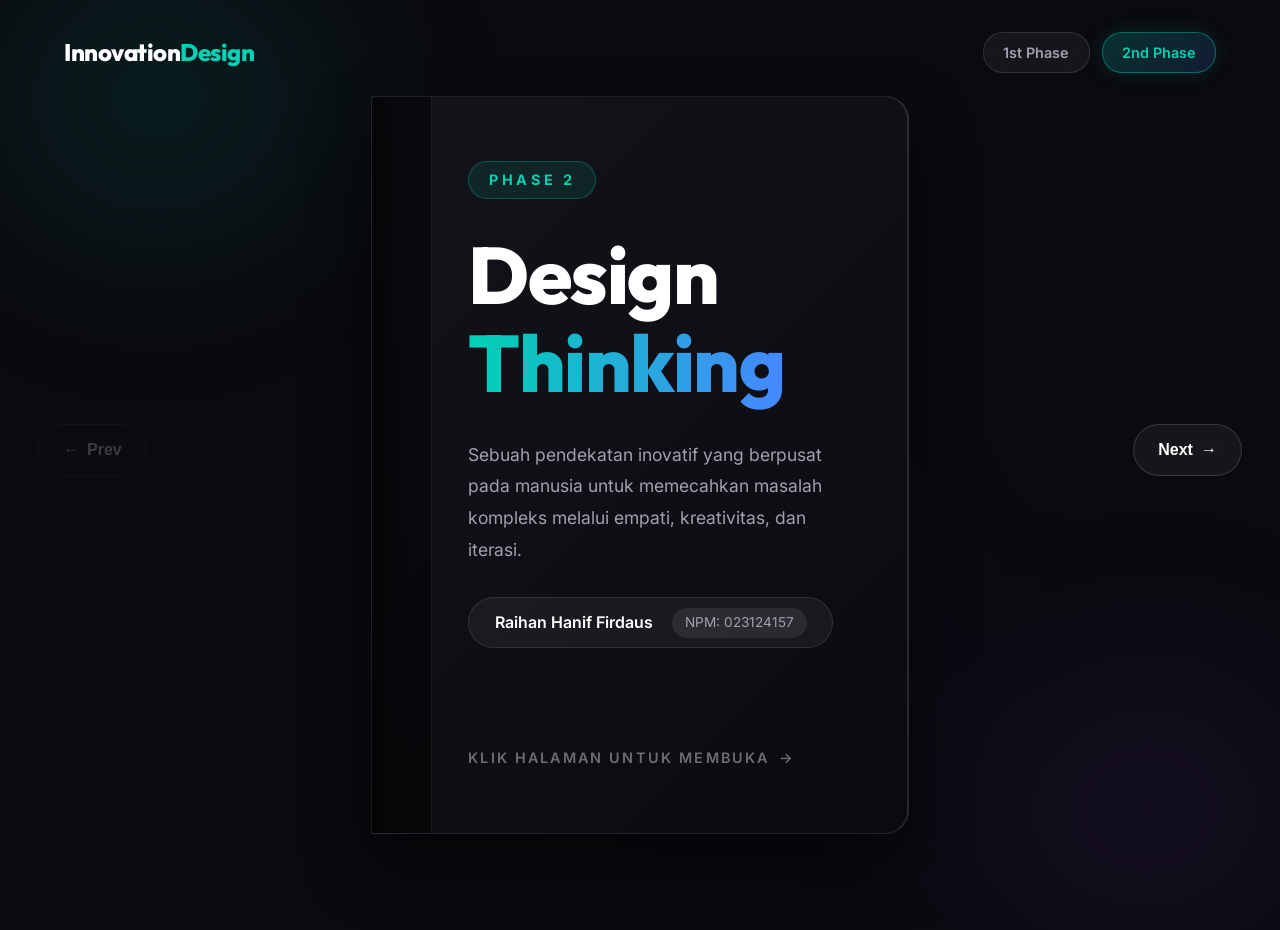
==== Phase_2/index.html @ 9d438d0e "Spelling minor change" ====
<!DOCTYPE html>
<html lang="en">

<head>
    <meta charset="UTF-8">
    <meta name="viewport" content="width=device-width, initial-scale=1.0">
    <title>Phase 2: Design Thinking — Innovation in Product and Process Design</title>
    <meta name="description" content="Phase 2 of Innovation in Product and Process Design — Design Thinking steps.">
    <link
        href="https://fonts.googleapis.com/css2?family=Outfit:wght@300;400;600;800&family=Inter:wght@400;500;700&display=swap"
        rel="stylesheet">
    <link rel="stylesheet" href="styles.css">
</head>

<body>
    <div class="background-orbs">
        <div class="orb orb-1"></div>
        <div class="orb orb-2"></div>
        <div class="orb orb-3"></div>
    </div>

    <nav class="navbar">
        <div class="logo">Innovation<span class="highlight">Design</span></div>
        <div class="nav-links">
            <a href="../index.html" class="nav-link">1st Phase</a>
            <div class="phase-badge active">2nd Phase</div>
        </div>
    </nav>

    <!-- 3D Interactive Horizontal Book -->
    <main id="book-app" class="book-container">

        <!-- Navigation Buttons -->
        <button id="prev-btn" class="nav-btn" aria-label="Previous Page" disabled>
            <span class="nav-arrow">←</span> Prev
        </button>

        <div class="book-wrapper perspective-wrapper fade-in delay-2">
            <div id="the-book" class="book">

                <!-- ══════════════ LEAF 1: Cover (F) / Empathize Content (B) ══════════════ -->
                <div class="leaf" id="leaf-1" style="z-index: 6;">

                    <!-- Cover (Front) -->
                    <div class="page front cover-bg">
                        <div class="cover-binding"></div>
                        <div class="cover-body">
                            <div class="phase-eyebrow">Phase 2</div>
                            <h1 class="hero-title">Design<br><span class="gradient-text">Thinking</span></h1>
                            <p class="hero-subtitle">Sebuah pendekatan inovatif yang berpusat pada manusia untuk
                                memecahkan masalah kompleks melalui empati, kreativitas, dan iterasi.</p>
                            <div class="author-card">
                                <span class="author-name">Raihan Hanif Firdaus</span>
                                <span class="author-npm">NPM: 023124157</span>
                            </div>
                            <div class="cover-cta">
                                <span>Klik halaman untuk membuka</span>
                                <span class="cta-arrow">→</span>
                            </div>
                        </div>
                    </div>

                    <!-- Empathize Content (Back - Left Page of Spread 1) -->
                    <div class="page back empathize-bg">
                        <div class="page-content right-shadow">

                            <div class="step-header">
                                <div class="step-icon">🧠</div>
                                <div class="step-info">
                                    <h2 class="empathize-text">Empathize</h2>
                                    <p class="step-tagline">Memahami Realitas &amp; Psikologi Pasar UMKM</p>
                                </div>
                            </div>

                            <div class="step-description">
                                <p>Pada tahap ini, saya melihat dari segi teknis ketakutan dan keterbatasan nyata
                                    pemilik UMKM di Indonesia dengan memahami kebutuhan, perasaan, dan motivasi pengguna
                                    akhir secara langsung.</p>
                            </div>

                            <div class="methods-wrapper">
                                <h3>Metode yang Digunakan</h3>
                                <div class="methods-grid">
                                    <div class="method-card"><span class="method-icon">👁️</span> Observasi</div>
                                    <div class="method-card"><span class="method-icon">🎤</span> Wawancara</div>
                                    <div class="method-card"><span class="method-icon">🗺️</span> Empathy Map</div>
                                    <div class="method-card"><span class="method-icon">📋</span> Survei</div>
                                </div>
                            </div>

                            <div class="insights-wrapper">
                                <h3>Temuan &amp; Insight</h3>
                                <div class="insights-grid">
                                    <div class="insight-card">
                                        <strong>📂 Fragmentasi Data</strong>
                                        <p>Data pelanggan UMKM tersebar di WhatsApp, Excel, dan database mentah. Secara
                                            bisnis, ini aset berantakan; secara engineering, ini lubang keamanan masif.
                                        </p>
                                    </div>
                                    <div class="insight-card">
                                        <strong>💰 Persepsi Biaya Konsultan</strong>
                                        <p>UMKM menganggap jasa Data Protection Officer (DPO) manusia adalah kemewahan
                                            korporat. Peluang bisnis untuk mendisrupsi harga ini dengan teknologi.</p>
                                    </div>
                                    <div class="insight-card">
                                        <strong>⚠️ Ketakutan Sanksi Administrasi</strong>
                                        <p>Kecemasan pemilik bisnis terhadap denda 2% dari pendapatan tahunan menurut UU
                                            PDP. Ketakutan ini adalah pendorong utama (buying trigger).</p>
                                    </div>
                                    <div class="insight-card">
                                        <strong>🛡️ Prioritas Kelangsungan Bisnis</strong>
                                        <p>Pemilik UMKM lebih takut rekening bank dibekukan karena penyelidikan
                                            kebocoran data. Produk diposisikan sebagai "penjaga pintu" operasional.</p>
                                    </div>
                                    <div class="insight-card">
                                        <strong>📉 Keterbatasan Literasi Digital</strong>
                                        <p>Kebanyakan pengguna tidak tahu apa itu enkripsi. Saya menyadari untuk tidak
                                            menjual "fitur teknis", melainkan menjual "status kepatuhan".</p>
                                    </div>
                                </div>
                            </div>

                            <div class="comment-section" data-card-id="p2-empathize">
                                <h4 class="comment-title">💬 Diskusi Empathize</h4>
                                <ul class="comment-list"></ul>
                                <div class="comment-form">
                                    <input type="text" class="comment-name" placeholder="Nama Anda (Optional)">
                                    <div class="comment-row">
                                        <textarea class="comment-input" placeholder="Tulis komentar..."></textarea>
                                        <button class="comment-submit">Kirim</button>
                                    </div>
                                </div>
                            </div>
                        </div>
                    </div>
                </div>

                <!-- ══════════════ LEAF 2: Empathize Image (F) / Define Content (B) ══════════════ -->
                <div class="leaf" id="leaf-2" style="z-index: 5;">

                    <!-- Empathize Image (Front - Right Page of Spread 1) -->
                    <div class="page front">
                        <!-- image container -->
                        <div class="step-image-container"
                            style="background-image: url('https://images.unsplash.com/photo-1552664730-d307ca884978?auto=format&fit=crop&q=80&w=1200');">
                        </div>
                        <div class="step-image-overlay"></div>
                        <div class="page-content left-shadow">
                            <!-- Empty content, image fills the page -->
                        </div>
                    </div>

                    <!-- Define Content (Back - Left Page of Spread 2) -->
                    <div class="page back define-bg">
                        <div class="page-content right-shadow">

                            <div class="step-header">
                                <div class="step-icon">🎯</div>
                                <div class="step-info">
                                    <h2 class="define-text">Define</h2>
                                    <p class="step-tagline">Merumuskan Masalah &amp; Peluang RegTech</p>
                                </div>
                            </div>

                            <div class="step-description">
                                <p>Menyaring data empati menjadi strategi produk yang tajam dengan mendefinisikan
                                    masalah inti: jurang pemisah antara kewajiban hukum yang ketat dan kemampuan teknis
                                    UMKM yang minim.</p>
                            </div>

                            <div class="methods-wrapper">
                                <h3>Metode yang Digunakan</h3>
                                <div class="methods-grid">
                                    <div class="method-card"><span class="method-icon">📌</span> Point of View</div>
                                    <div class="method-card"><span class="method-icon">🙋</span> How Might We</div>
                                    <div class="method-card"><span class="method-icon">🔗</span> Affinity Diagram</div>
                                    <div class="method-card"><span class="method-icon">🧩</span> User Persona</div>
                                </div>
                            </div>

                            <div class="insights-wrapper">
                                <h3>Definisi Masalah</h3>
                                <div class="insights-grid">
                                    <div class="insight-card">
                                        <strong>🌉 Compliance Gap</strong>
                                        <p>Jurang pemisah antara kewajiban hukum pemerintah yang ketat dan kemampuan
                                            teknis UMKM yang minim.</p>
                                    </div>
                                    <div class="insight-card">
                                        <strong>🎯 Penentuan Ruang Lingkup Data</strong>
                                        <p>Fokus utama bot didefinisikan untuk melindungi NIK, nomor telepon, dan data
                                            transaksi—tiga elemen yang paling sering disalahgunakan.</p>
                                    </div>
                                    <div class="insight-card insight-card--highlight">
                                        <strong>💬 Rumusan Masalah Utama (HMW)</strong>
                                        <p><em>"Bagaimana cara mengotomatisasi pengawasan data 24/7 tanpa menambah beban
                                                gaji karyawan atau biaya server yang mahal?"</em></p>
                                    </div>
                                    <div class="insight-card">
                                        <strong>💎 Penetapan Value Proposition</strong>
                                        <p>LexGuard AI sebagai "DPO Digital Mandiri". Bisnisnya adalah kepatuhan hukum,
                                            teknologinya adalah otomasi siber.</p>
                                    </div>
                                    <div class="insight-card">
                                        <strong>⚖️ Analisis Risiko Kegagalan</strong>
                                        <p>Risiko terbesar jika bot dianggap sebagai beban tambahan bagi server.
                                            Definisinya harus "ringan dan non-intrusif".</p>
                                    </div>
                                </div>
                            </div>

                            <div class="comment-section" data-card-id="p2-define">
                                <h4 class="comment-title">💬 Diskusi Define</h4>
                                <ul class="comment-list"></ul>
                                <div class="comment-form">
                                    <input type="text" class="comment-name" placeholder="Nama Anda (Optional)">
                                    <div class="comment-row">
                                        <textarea class="comment-input" placeholder="Tulis komentar..."></textarea>
                                        <button class="comment-submit">Kirim</button>
                                    </div>
                                </div>
                            </div>
                        </div>
                    </div>
                </div>

                <!-- ══════════════ LEAF 3: Define Image (F) / Ideate Content (B) ══════════════ -->
                <div class="leaf" id="leaf-3" style="z-index: 4;">

                    <!-- Define Image (Front - Right Page of Spread 2) -->
                    <div class="page front">
                        <!-- image container -->
                        <div class="step-image-container"
                            style="background-image: url('https://images.unsplash.com/photo-1542621334-a2542d707826?auto=format&fit=crop&q=80&w=1200');">
                        </div>
                        <div class="step-image-overlay"></div>
                        <div class="page-content left-shadow">
                            <!-- Empty content, image fills the page -->
                        </div>
                    </div>

                    <!-- Ideate Content (Back - Left Page of Spread 3) -->
                    <div class="page back ideate-bg">
                        <div class="page-content right-shadow">

                            <div class="step-header">
                                <div class="step-icon">💡</div>
                                <div class="step-info">
                                    <h2 class="ideate-text">Ideate</h2>
                                    <p class="step-tagline">Arsitektur Solusi &amp; Skalabilitas Bisnis</p>
                                </div>
                            </div>

                            <div class="step-description">
                                <p>Menggunakan kreativitas engineering untuk membangun model bisnis menguntungkan
                                    (skalabel) dan arsitektur solusi yang teknis aman.</p>
                            </div>

                            <div class="methods-wrapper">
                                <h3>Metode yang Digunakan</h3>
                                <div class="methods-grid">
                                    <div class="method-card"><span class="method-icon">🌩️</span> Brainstorming</div>
                                    <div class="method-card"><span class="method-icon">🧱</span> SCAMPER</div>
                                    <div class="method-card"><span class="method-icon">🗳️</span> Crazy 8s</div>
                                    <div class="method-card"><span class="method-icon">🗂️</span> Mind Map</div>
                                </div>
                            </div>

                            <div class="insights-wrapper">
                                <h3>Ide Utama</h3>
                                <div class="insights-grid">
                                    <div class="insight-card">
                                        <strong>🦙 Arsitektur Local-First AI (Ollama)</strong>
                                        <p>DeepSeek via Ollama. Menjamin kedaulatan data tidak keluar server klien, dan
                                            menghilangkan ketergantungan API pihak ketiga.</p>
                                    </div>
                                    <div class="insight-card">
                                        <strong>⚙️ Orchestration Alur Kerja (n8n)</strong>
                                        <p>n8n sebagai "mesin audit otomatis" untuk validasi enkripsi dan laporan tanpa
                                            campur tangan manusia.</p>
                                    </div>
                                    <div class="insight-card">
                                        <strong>📄 Sistem Pelaporan ROPA Otomatis</strong>
                                        <p>Sistem menghasilkan dokumen Record of Processing Activities otomatis dalam
                                            format PDF sebagai fitur "pembunuh" saat audit.</p>
                                    </div>
                                    <div class="insight-card">
                                        <strong>👁️ Deteksi Anomali Berbasis Perilaku</strong>
                                        <p>AI mendeteksi ekspor data massal yang mencurigakan sebagai perlindungan dari
                                            pencurian data internal.</p>
                                    </div>
                                    <div class="insight-card">
                                        <strong>💳 Model Monetisasi SaaS Tiered</strong>
                                        <p>Skema paket gratis untuk pemindaian dasar, dan paket pro untuk audit mendalam
                                            serta notifikasi pelanggaran 72 jam.</p>
                                    </div>
                                </div>
                            </div>

                            <div class="comment-section" data-card-id="p2-ideate">
                                <h4 class="comment-title">💬 Diskusi Ideate</h4>
                                <ul class="comment-list"></ul>
                                <div class="comment-form">
                                    <input type="text" class="comment-name" placeholder="Nama Anda (Optional)">
                                    <div class="comment-row">
                                        <textarea class="comment-input" placeholder="Tulis komentar..."></textarea>
                                        <button class="comment-submit">Kirim</button>
                                    </div>
                                </div>
                            </div>
                        </div>
                    </div>
                </div>

                <!-- ══════════════ LEAF 4: Ideate Image (F) / Prototype Content (B) ══════════════ -->
                <div class="leaf" id="leaf-4" style="z-index: 3;">

                    <!-- Ideate Image (Front - Right Page of Spread 3) -->
                    <div class="page front">
                        <!-- image container -->
                        <div class="step-image-container"
                            style="background-image: url('https://images.unsplash.com/photo-1522071820081-009f0129c71c?auto=format&fit=crop&q=80&w=1200');">
                        </div>
                        <div class="step-image-overlay"></div>
                        <div class="page-content left-shadow">
                            <!-- Empty content, image fills the page -->
                        </div>
                    </div>

                    <!-- Prototype Content (Back - Left Page of Spread 4) -->
                    <div class="page back prototype-bg">
                        <div class="page-content right-shadow">

                            <div class="step-header">
                                <div class="step-icon">🔧</div>
                                <div class="step-info">
                                    <h2 class="prototype-text">Prototype</h2>
                                    <p class="step-tagline">Membangun MVP yang Tangguh</p>
                                </div>
                            </div>

                            <div class="step-description">
                                <p>Tahap pembuktian desain MVP secara nyata menggunakan modern stacks yang efisien agar
                                    siap diuji di dunia nyata.</p>
                            </div>

                            <div class="methods-wrapper">
                                <h3>Teknologi Stack</h3>
                                <div class="methods-grid">
                                    <div class="method-card"><span class="method-icon">▲</span> Vercel</div>
                                    <div class="method-card"><span class="method-icon">🗄️</span> Turso</div>
                                    <div class="method-card"><span class="method-icon">⚙️</span> n8n</div>
                                    <div class="method-card"><span class="method-icon">🦙</span> Ollama</div>
                                </div>
                            </div>

                            <div class="insights-wrapper">
                                <h3>Prototipe Dashboard</h3>
                                <div class="insights-grid">
                                    <div class="insight-card">
                                        <strong>▲ Dashboard Minimalis di Vercel</strong>
                                        <p>Indikator visual: Hijau berarti aman/patuh, Merah berarti ada celah risiko.
                                        </p>
                                    </div>
                                    <div class="insight-card">
                                        <strong>🗄️ Infrastruktur Turso (Always-On)</strong>
                                        <p>Permanent uptime, sehingga log audit kepatuhan bisa diakses kapan saja oleh
                                            regulator tanpa kendala cold start.</p>
                                    </div>
                                    <div class="insight-card">
                                        <strong>🔗 Node Integrasi n8n Adaptif</strong>
                                        <p>Konektor yang bisa dihubungkan ke berbagai database umum (Postgres, MySQL,
                                            Sheets) dalam hitungan menit.</p>
                                    </div>
                                    <div class="insight-card">
                                        <strong>🧠 Integrasi Model LLM Lokal</strong>
                                        <p>Ollama memproses data sensitif dan memberikan rekomendasi perbaikan instan di
                                            dashboard.</p>
                                    </div>
                                    <div class="insight-card">
                                        <strong>⚠️ Simulasi Notifikasi Pelanggaran</strong>
                                        <p>Sistem peringatan dini melalui WhatsApp/Email jika ditemukan data pribadi
                                            yang "telanjang" (tidak terenkripsi).</p>
                                    </div>
                                </div>
                            </div>

                            <div class="comment-section" data-card-id="p2-prototype">
                                <h4 class="comment-title">💬 Diskusi Prototype</h4>
                                <ul class="comment-list"></ul>
                                <div class="comment-form">
                                    <input type="text" class="comment-name" placeholder="Nama Anda (Optional)">
                                    <div class="comment-row">
                                        <textarea class="comment-input" placeholder="Tulis komentar..."></textarea>
                                        <button class="comment-submit">Kirim</button>
                                    </div>
                                </div>
                            </div>
                        </div>
                    </div>
                </div>

                <!-- ══════════════ LEAF 5: Prototype Image (F) / Test Content (B) ══════════════ -->
                <div class="leaf" id="leaf-5" style="z-index: 2;">

                    <!-- Prototype Image (Front - Right Page of Spread 4) -->
                    <div class="page front">
                        <!-- image container -->
                        <div class="step-image-container"
                            style="background-image: url('https://images.unsplash.com/photo-1551288049-bebda4e38f71?auto=format&fit=crop&q=80&w=1200');">
                        </div>
                        <div class="step-image-overlay"></div>
                        <div class="page-content left-shadow">
                            <!-- Empty content, image fills the page -->
                        </div>
                    </div>

                    <!-- Test Content (Back - Left Page of Spread 5) -->
                    <div class="page back test-bg">
                        <div class="page-content right-shadow">

                            <div class="step-header">
                                <div class="step-icon">🧪</div>
                                <div class="step-info">
                                    <h2 class="test-text">Test</h2>
                                    <p class="step-tagline">Validasi Teknis &amp; Penerimaan Pasar</p>
                                </div>
                            </div>

                            <div class="step-description">
                                <p>Membenturkan MVP ke dunia nyata untuk validasi kelayakan teknis, keamanan, dan
                                    penerimaan pengguna (Willingness-to-Pay).</p>
                            </div>

                            <div class="methods-wrapper">
                                <h3>Skenario Pengujian</h3>
                                <div class="methods-grid">
                                    <div class="method-card"><span class="method-icon">🔓</span> Pen Testing</div>
                                    <div class="method-card"><span class="method-icon">📊</span> Survei WTP</div>
                                    <div class="method-card"><span class="method-icon">👁️</span> UI Eval</div>
                                    <div class="method-card"><span class="method-icon">📋</span> Audit Regs</div>
                                </div>
                            </div>

                            <div class="insights-wrapper">
                                <h3>Hasil Akhir</h3>
                                <div class="insights-grid">
                                    <div class="insight-card">
                                        <strong>🔓 Uji Penetrasi Sederhana</strong>
                                        <p>Memasukkan data NIK dummy ke database untuk memvalidasi n8n dan AI berhasil
                                            menangkap dan melaporkannya.</p>
                                    </div>
                                    <div class="insight-card">
                                        <strong>📊 Survei Willingness-to-Pay</strong>
                                        <p>Mempresentasikan dashboard kepada startup founders: "Apakah laporan ini
                                            berharga sehingga Anda bersedia langganan?".</p>
                                    </div>
                                    <div class="insight-card">
                                        <strong>👁️ Evaluasi UI/UX bagi Non-Teknis</strong>
                                        <p>Mengamati orang awam mengoperasikan dashboard, menyederhanakan logika
                                            interface jika mereka bingung.</p>
                                    </div>
                                    <div class="insight-card">
                                        <strong>📉 Analisis Efisiensi Biaya Operasional</strong>
                                        <p>Menghitung total biaya Vercel + Turso + n8n untuk memastikan biaya di bawah
                                            harga jual.</p>
                                    </div>
                                    <div class="insight-card">
                                        <strong>⚖️ Iterasi Berbasis Regulasi</strong>
                                        <p>Menguji laporan agar sesuai dengan format panduan dari Kementerian
                                            Kominfo/Badan Pengawas PDP.</p>
                                    </div>
                                </div>
                            </div>

                            <div class="comment-section" data-card-id="p2-test">
                                <h4 class="comment-title">💬 Diskusi Test</h4>
                                <ul class="comment-list"></ul>
                                <div class="comment-form">
                                    <input type="text" class="comment-name" placeholder="Nama Anda (Optional)">
                                    <div class="comment-row">
                                        <textarea class="comment-input" placeholder="Tulis komentar..."></textarea>
                                        <button class="comment-submit">Kirim</button>
                                    </div>
                                </div>
                            </div>
                        </div>
                    </div>
                </div>

                <!-- ══════════════ LEAF 6: Test Image (F) / End Cover (B) ══════════════ -->
                <div class="leaf" id="leaf-6" style="z-index: 1;">

                    <!-- Test Image (Front - Right Page of Spread 5) -->
                    <div class="page front">
                        <!-- image container -->
                        <div class="step-image-container"
                            style="background-image: url('https://images.unsplash.com/photo-1555066931-4365d14bab8c?auto=format&fit=crop&q=80&w=1200');">
                        </div>
                        <div class="step-image-overlay"></div>
                        <div class="page-content left-shadow">
                            <!-- Empty content, image fills the page -->
                        </div>
                    </div>

                    <!-- End Cover (Back) -->
                    <div class="page back end-bg">
                        <div class="end-cover-body">
                            <h1>The End.</h1>
                            <p>Kembali ke <a href="../index.html">Phase 1</a></p>
                            <p class="end-credits">Coded by Raihan Hanif with Antigravity</p>
                        </div>
                    </div>
                </div>

            </div> <!-- /the-book -->
        </div>

        <button id="next-btn" class="nav-btn" aria-label="Next Page">
            Next <span class="nav-arrow">→</span>
        </button>

    </main>

    <script src="../script.js"></script>
    <script>
        const leaves = document.querySelectorAll('.leaf');
        const prevBtn = document.getElementById('prev-btn');
        const nextBtn = document.getElementById('next-btn');

        let currentPage = 0;
        const maxPage = leaves.length;

        function setZIndexes() {
            leaves.forEach((leaf, idx) => {
                if (idx < currentPage) {
                    leaf.style.zIndex = idx + 1; // Ascending left stack
                } else {
                    leaf.style.zIndex = maxPage - idx; // Descending right stack
                }
            });
        }

        function goNext() {
            if (currentPage < maxPage) {
                const leaf = leaves[currentPage];
                leaf.classList.add('flipped');
                currentPage++;
                updateState();
            }
        }

        function goPrev() {
            if (currentPage > 0) {
                currentPage--;
                const leaf = leaves[currentPage];
                leaf.classList.remove('flipped');
                updateState();
            }
        }

        function updateState() {
            // Apply centering logic:
            // - Cover (closed): centered natively via flex, transform 0
            // - Book open (spread): spine centered, transform 50%
            // - Back cover (closed left): transform 100%
            const wrapper = document.querySelector('.perspective-wrapper');
            if (currentPage === 0) {
                wrapper.style.transform = 'translateX(0)';
            } else if (currentPage === maxPage) {
                wrapper.style.transform = 'translateX(100%)';
            } else {
                wrapper.style.transform = 'translateX(50%)';
            }

            // Adjust z-index shortly after the flip to prevent front-clipping
            setTimeout(setZIndexes, 350);

            // Disable buttons logic
            prevBtn.disabled = currentPage === 0;
            prevBtn.style.opacity = prevBtn.disabled ? '0.2' : '';
            prevBtn.style.cursor = prevBtn.disabled ? 'default' : '';

            nextBtn.disabled = currentPage === maxPage;
            nextBtn.style.opacity = nextBtn.disabled ? '0.2' : '';
            nextBtn.style.cursor = nextBtn.disabled ? 'default' : '';
        }

        prevBtn.addEventListener('click', goPrev);
        nextBtn.addEventListener('click', goNext);

        // Click detection logic for page turning on pages directly
        document.querySelectorAll('.page.front').forEach((frontPage, i) => {
            frontPage.addEventListener('click', (e) => {
                if (e.target.tagName.toLowerCase() === 'input' ||
                    e.target.tagName.toLowerCase() === 'textarea' ||
                    e.target.tagName.toLowerCase() === 'button' ||
                    e.target.closest('.comment-delete')) return;

                if (currentPage === i) goNext();
            });
        });

        document.querySelectorAll('.page.back').forEach((backPage, i) => {
            backPage.addEventListener('click', (e) => {
                if (e.target.tagName.toLowerCase() === 'input' ||
                    e.target.tagName.toLowerCase() === 'textarea' ||
                    e.target.tagName.toLowerCase() === 'button' ||
                    e.target.closest('.comment-delete')) return;

                if (currentPage === i + 1) goPrev();
            });
        });

        // Initialize state
        setZIndexes();
        updateState();

        // Staggered perspective reveal
        setTimeout(() => {
            document.querySelector('.perspective-wrapper').classList.add('visible');
        }, 300);
    </script>
</body>

</html>
---- Phase_2/styles.css ----
:root {
    --bg-dark: #0a0a0f;
    --card-bg: rgba(255, 255, 255, 0.03);
    --card-border: rgba(255, 255, 255, 0.08);
    --text-primary: #ffffff;
    --text-secondary: #a0a0b0;

    /* Design Thinking Step Colors */
    --empathize: #00d2b4;   /* teal   */
    --define:    #4687ff;   /* blue   */
    --ideate:    #ffbe32;   /* amber  */
    --prototype: #f97316;   /* orange */
    --test:      #a855f7;   /* purple */
}

* {
    margin: 0;
    padding: 0;
    box-sizing: border-box;
}

body {
    font-family: 'Inter', sans-serif;
    background-color: var(--bg-dark);
    color: var(--text-primary);
    overflow-x: hidden;
    line-height: 1.6;
}

h1, h2, h3, .logo, .step-number {
    font-family: 'Outfit', sans-serif;
}

/* ═══════════════════════════════════════════════════
   Background Orbs
═══════════════════════════════════════════════════ */
.background-orbs {
    position: fixed;
    top: 0;
    left: 0;
    width: 100vw;
    height: 100vh;
    z-index: -1;
    overflow: hidden;
    filter: blur(100px);
    opacity: 0.6;
}

.orb {
    position: absolute;
    border-radius: 50%;
    animation: float 20s infinite ease-in-out alternate;
}

.orb-1 {
    width: 500px;
    height: 500px;
    background: radial-gradient(circle, rgba(0, 210, 180, 0.35) 0%, rgba(10, 10, 15, 0) 70%);
    top: -200px;
    left: -100px;
    animation-delay: 0s;
}

.orb-2 {
    width: 600px;
    height: 600px;
    background: radial-gradient(circle, rgba(168, 85, 247, 0.3) 0%, rgba(10, 10, 15, 0) 70%);
    bottom: -300px;
    right: -200px;
    animation-delay: -5s;
}

.orb-3 {
    width: 400px;
    height: 400px;
    background: radial-gradient(circle, rgba(70, 135, 255, 0.25) 0%, rgba(10, 10, 15, 0) 70%);
    top: 40%;
    left: 40%;
    animation-delay: -10s;
}

@keyframes float {
    0%   { transform: translate(0, 0) scale(1); }
    100% { transform: translate(50px, 100px) scale(1.2); }
}

/* ═══════════════════════════════════════════════════
   Navbar
═══════════════════════════════════════════════════ */
.navbar {
    display: flex;
    justify-content: space-between;
    align-items: center;
    padding: 2rem 5%;
    position: absolute;
    width: 100%;
    top: 0;
    z-index: 10;
}

.logo {
    font-size: 1.5rem;
    font-weight: 800;
    letter-spacing: -0.5px;
    text-decoration: none;
    color: var(--text-primary);
}

.highlight { color: var(--empathize); }

.nav-links {
    display: flex;
    align-items: center;
    gap: 0.75rem;
}

.nav-link {
    color: var(--text-secondary);
    text-decoration: none;
    font-size: 0.9rem;
    font-weight: 600;
    padding: 0.5rem 1.2rem;
    border-radius: 20px;
    border: 1px solid rgba(255, 255, 255, 0.12);
    background: rgba(255, 255, 255, 0.05);
    backdrop-filter: blur(10px);
    transition: all 0.25s ease;
}

.nav-link:hover {
    color: var(--text-primary);
    background: rgba(255, 255, 255, 0.1);
    border-color: rgba(255, 255, 255, 0.25);
}

.phase-badge {
    background: rgba(255, 255, 255, 0.1);
    backdrop-filter: blur(10px);
    padding: 0.5rem 1.2rem;
    border-radius: 20px;
    font-size: 0.9rem;
    font-weight: 600;
    border: 1px solid rgba(255, 255, 255, 0.2);
    box-shadow: 0 4px 15px rgba(0, 0, 0, 0.2);
}

.phase-badge.active {
    background: linear-gradient(135deg, rgba(0, 210, 180, 0.2), rgba(70, 135, 255, 0.15));
    border-color: rgba(0, 210, 180, 0.4);
    color: var(--empathize);
    box-shadow: 0 0 20px rgba(0, 210, 180, 0.15);
}

/* ═══════════════════════════════════════════════════
   3D Book App Container
═══════════════════════════════════════════════════ */
.book-container {
    display: flex;
    align-items: center;
    justify-content: center;
    padding: 6rem 3% 6rem;
    min-height: 100vh;
}

.perspective-wrapper {
    perspective: 3000px;
    position: relative;
    transition: transform 1.2s cubic-bezier(0.645, 0.045, 0.355, 1.000);
    transform: translateX(0); /* Natively centers the closed book cover */
}

.nav-btn {
    position: fixed;
    top: 50%;
    transform: translateY(-50%);
    background: rgba(255, 255, 255, 0.05);
    border: 1px solid rgba(255, 255, 255, 0.15);
    color: var(--text-primary);
    padding: 1rem 1.5rem;
    border-radius: 50px;
    font-size: 1rem;
    font-weight: 600;
    cursor: pointer;
    display: flex;
    align-items: center;
    gap: 0.5rem;
    backdrop-filter: blur(10px);
    transition: all 0.3s ease;
    z-index: 50;
}

#prev-btn { left: 3vw; }
#next-btn { right: 3vw; }

.nav-btn:hover:not(:disabled) {
    background: rgba(255, 255, 255, 0.1);
    transform: translateY(-50%) translateY(-2px);
    box-shadow: 0 10px 20px rgba(0, 0, 0, 0.3);
}

.nav-btn:disabled {
    cursor: default;
}

.nav-arrow {
    transition: transform 0.3s ease;
}

#prev-btn:hover:not(:disabled) .nav-arrow { transform: translateX(-4px); }
#next-btn:hover:not(:disabled) .nav-arrow { transform: translateX(4px); }

/* ═══════════════════════════════════════════════════
   The Book & Leaves
═══════════════════════════════════════════════════ */
.book {
    position: relative;
    width: 42vw;  /* Tweak for wider spreads */
    max-width: 720px;
    min-width: 400px;
    height: 82vh;
    min-height: 600px;
    max-height: 1000px;
    transform-style: preserve-3d;
    box-shadow: 0 30px 60px rgba(0, 0, 0, 0.5);
    border-radius: 12px 24px 24px 12px;
}

/* Base leaf element */
.leaf {
    position: absolute;
    top: 0;
    left: 0;
    width: 100%;
    height: 100%;
    transform-origin: left center;
    transform-style: preserve-3d;
    transition: transform 1.2s cubic-bezier(0.645, 0.045, 0.355, 1.000);
    border-radius: 4px 24px 24px 4px;
}

/* Flipped state (turned page) */
.leaf.flipped {
    transform: rotateY(-180deg);
}

/* Left / Right Pages of a leaf */
.page {
    position: absolute;
    top: 0;
    left: 0;
    width: 100%;
    height: 100%;
    backface-visibility: hidden;
    -webkit-backface-visibility: hidden;
    border-radius: 4px 24px 24px 4px;
    overflow: hidden;
    background: var(--card-bg);
    border: 1px solid var(--card-border);
    backdrop-filter: blur(24px);
    -webkit-backdrop-filter: blur(24px);
    cursor: pointer;
}

.page.back {
    transform: rotateY(180deg);
    border-radius: 24px 4px 4px 24px;
}

/* Center spine shadow illusion */
.page.front::before {
    content: '';
    position: absolute;
    top: 0; left: 0; bottom: 0; width: 50px;
    background: linear-gradient(to right, rgba(0,0,0,0.6) 0%, rgba(0,0,0,0.1) 40%, transparent 100%);
    z-index: 10;
    pointer-events: none;
}
.page.back::before {
    content: '';
    position: absolute;
    top: 0; right: 0; bottom: 0; width: 50px;
    background: linear-gradient(to left, rgba(0,0,0,0.6) 0%, rgba(0,0,0,0.1) 40%, transparent 100%);
    z-index: 10;
    pointer-events: none;
}

/* Hover hint for page edges */
.leaf:not(.flipped) .page.front:hover {
    box-shadow: inset -30px 0 40px rgba(255,255,255,0.03);
}
.leaf.flipped .page.back:hover {
    box-shadow: inset 30px 0 40px rgba(255,255,255,0.03);
}

/* ═══════════════════════════════════════════════════
   Page Backgrounds & Tints
═══════════════════════════════════════════════════ */
.cover-bg {
    background: linear-gradient(135deg, rgba(20,20,28,0.95) 0%, rgba(10,10,15,1) 100%);
    border-right: 2px solid rgba(255,255,255,0.1) !important;
}

.empathize-bg { background: linear-gradient(145deg, rgba(0, 210, 180, 0.08) 0%, rgba(10,10,15,0.95) 40%); }
.define-bg    { background: linear-gradient(145deg, rgba(70, 135, 255, 0.08) 0%, rgba(10,10,15,0.95) 40%); }
.ideate-bg    { background: linear-gradient(145deg, rgba(255, 190, 50, 0.08) 0%, rgba(10,10,15,0.95) 40%); }
.prototype-bg { background: linear-gradient(145deg, rgba(249, 115, 22, 0.08) 0%, rgba(10,10,15,0.95) 40%); }
.test-bg      { background: linear-gradient(145deg, rgba(168, 85, 247, 0.08) 0%, rgba(10,10,15,0.95) 40%); }
.end-bg       { background: linear-gradient(145deg, rgba(255, 255, 255, 0.05) 0%, rgba(10,10,15,0.95) 100%); }

/* ═══════════════════════════════════════════════════
   Front Cover Design
═══════════════════════════════════════════════════ */
.cover-binding {
    position: absolute;
    left: 0;
    top: 0;
    bottom: 0;
    width: 60px;
    background: rgba(0, 0, 0, 0.45);
    border-right: 1px solid rgba(255,255,255,0.08);
}

.cover-body {
    padding: 4rem 3rem 4rem 6rem;
    height: 100%;
    display: flex;
    flex-direction: column;
    justify-content: center;
}

.phase-eyebrow {
    font-size: 0.9rem;
    font-weight: 700;
    letter-spacing: 0.25em;
    text-transform: uppercase;
    color: var(--empathize);
    background: rgba(0, 210, 180, 0.1);
    border: 1px solid rgba(0, 210, 180, 0.3);
    padding: 0.4rem 1.25rem;
    border-radius: 20px;
    margin-bottom: 2rem;
    align-self: flex-start;
}

.hero-title {
    font-size: 5rem;
    font-weight: 800;
    line-height: 1.1;
    margin-bottom: 2rem;
    letter-spacing: -1.5px;
}

.gradient-text {
    background: linear-gradient(90deg, #00d2b4, #4687ff, #a855f7);
    -webkit-background-clip: text;
    -webkit-text-fill-color: transparent;
    background-clip: text;
    background-size: 200% auto;
    animation: shine 5s linear infinite;
}

@keyframes shine {
    to { background-position: 200% center; }
}

.hero-subtitle {
    font-size: 1.1rem;
    color: var(--text-secondary);
    max-width: 620px;
    margin-bottom: 2rem;
    line-height: 1.8;
}

.author-card {
    display: inline-flex;
    align-items: center;
    gap: 1.2rem;
    background: rgba(255, 255, 255, 0.05);
    border: 1px solid rgba(255, 255, 255, 0.1);
    border-radius: 50px;
    padding: 0.6rem 1.6rem;
    margin-bottom: 2rem;
    align-self: flex-start;
}
.author-name { font-size: 1rem; font-weight: 600; color: var(--text-primary); }
.author-npm { font-size: 0.85rem; color: var(--text-secondary); background: rgba(255, 255, 255, 0.08); padding: 0.25rem 0.8rem; border-radius: 20px; }

.cover-cta {
    margin-top: auto;
    font-size: 0.9rem;
    font-weight: 600;
    text-transform: uppercase;
    letter-spacing: 0.15em;
    color: rgba(255,255,255,0.4);
    display: flex;
    align-items: center;
    gap: 0.6rem;
}

.page.front:hover .cta-arrow { transform: translateX(5px); }

/* ═══════════════════════════════════════════════════
   Page Content Layouts
═══════════════════════════════════════════════════ */
.page-content {
    padding: 3rem;
    height: 100%;
    display: flex;
    flex-direction: column;
    position: relative;
    overflow-y: auto;
    scrollbar-width: thin;
    scrollbar-color: rgba(255,255,255,0.12) transparent;
}

/* Full-bleed right page image container */
.step-image-container {
    width: 100%;
    height: 100%;
    position: absolute;
    top: 0;
    left: 0;
    background-size: cover;
    background-position: center;
    background-repeat: no-repeat;
    z-index: 0;
}

/* Add a subtle dark gradient over the image to ensure text overlay (if any) is readable */
.step-image-overlay {
    position: absolute;
    inset: 0;
    background: linear-gradient(135deg, rgba(10,10,15,0.85) 0%, rgba(10,10,15,0.2) 50%, rgba(10,10,15,0.85) 100%);
    pointer-events: none;
    z-index: 1;
}

.page-content::-webkit-scrollbar { width: 4px; }
.page-content::-webkit-scrollbar-track { background: transparent; }
.page-content::-webkit-scrollbar-thumb { background: rgba(255,255,255,0.12); border-radius: 4px; }

/* Add inner shadow for depth */
.left-shadow  { box-shadow: inset 30px 0 30px -20px rgba(0,0,0,0.6); }
.right-shadow { box-shadow: inset -30px 0 30px -20px rgba(0,0,0,0.6); }

.page-number {
    position: absolute;
    bottom: 2rem;
    font-weight: 700;
    font-size: 0.9rem;
    color: rgba(255, 255, 255, 0.3);
    z-index: 20;
}
.left-num { left: 2.5rem; }
.right-num { right: 2.5rem; }

/* ═══════════════════════════════════════════════════
   Step Specific Details
═══════════════════════════════════════════════════ */
.empathize-text { color: var(--empathize) !important; }
.define-text    { color: var(--define) !important; }
.ideate-text    { color: var(--ideate) !important; }
.prototype-text { color: var(--prototype) !important; }
.test-text      { color: var(--test) !important; }

.step-header {
    display: flex;
    align-items: center;
    gap: 1.5rem;
    margin-bottom: 1.5rem;
    padding-bottom: 1.5rem;
    border-bottom: 1px solid rgba(255,255,255,0.06);
    flex-shrink: 0;
    z-index: 2;
}
.step-icon { font-size: 3rem; line-height: 1; filter: drop-shadow(0 4px 8px rgba(0,0,0,0.3)); }
.step-info h2 { font-size: 2.8rem; margin-bottom: 0.2rem; font-weight: 800; letter-spacing: -1.5px; }
.step-tagline { font-size: 1rem; color: var(--text-secondary); }

h3 {
    font-size: 0.8rem;
    text-transform: uppercase;
    letter-spacing: 0.2em;
    color: var(--text-secondary);
    margin-bottom: 1rem;
    opacity: 0.8;
}

.step-description { margin-bottom: 2rem; flex-shrink: 0; z-index: 2; }
.step-description p { font-size: 0.95rem; line-height: 1.7; color: var(--text-secondary); }

/* Methods Grid */
.methods-wrapper { margin-bottom: 2rem; z-index: 2; }
.methods-grid {
    display: grid;
    grid-template-columns: 1fr 1fr;
    gap: 0.8rem;
}
.method-card {
    background: rgba(255,255,255,0.03);
    border: 1px solid rgba(255,255,255,0.07);
    padding: 0.75rem 1rem;
    border-radius: 10px;
    font-size: 0.85rem;
    display: flex;
    align-items: center;
    gap: 0.5rem;
    transition: all 0.2s;
}
.method-card:hover { background: rgba(255,255,255,0.08); }
.method-icon { font-size: 1.2rem; }

/* Insights List */
.insights-wrapper { margin-bottom: 2rem; z-index: 2; }
.insights-grid {
    display: flex;
    flex-direction: column;
    gap: 0.75rem;
}

.insight-card {
    background: rgba(255,255,255,0.03);
    border: 1px solid rgba(255,255,255,0.07);
    padding: 1rem 1.2rem;
    border-radius: 12px;
}
.insight-card--highlight {
    background: rgba(255, 190, 50, 0.05);
    border-color: rgba(255, 190, 50, 0.25);
}
.insight-card strong { font-size: 0.9rem; display: block; margin-bottom: 0.4rem; color: var(--text-primary); }
.insight-card p { font-size: 0.85rem; color: var(--text-secondary); margin: 0; line-height: 1.5; }

/* End Cover */
.end-cover-body {
    height: 100%;
    display: flex;
    flex-direction: column;
    align-items: center;
    justify-content: center;
    text-align: center;
}
.end-cover-body h1 {
    font-size: 4rem;
    margin-bottom: 1.5rem;
    color: var(--text-primary);
}
.end-cover-body p { font-size: 1.1rem; }
.end-cover-body a {
    color: var(--define);
    text-decoration: underline;
}
.end-credits {
    margin-top: 4rem;
    font-size: 0.9rem;
    opacity: 0.4;
    letter-spacing: 0.05em;
}

/* ═══════════════════════════════════════════════════
   Comment System Styles
═══════════════════════════════════════════════════ */
.comment-section {
    position: relative;
    z-index: 2;
    margin-top: auto; /* push to bottom */
    padding-top: 2rem;
    border-top: 1px solid rgba(255, 255, 255, 0.08);
}
.comment-title {
    font-size: 0.85rem;
    font-weight: 700;
    letter-spacing: 0.1em;
    text-transform: uppercase;
    color: var(--text-secondary);
    margin-bottom: 1rem;
}
.comment-list {
    list-style: none;
    display: flex;
    flex-direction: column;
    gap: 0.6rem;
    margin-bottom: 1.2rem;
    max-height: 250px;
    overflow-y: auto;
    padding-right: 0.5rem;
}
.comment-list::-webkit-scrollbar { width: 4px; }
.comment-list::-webkit-scrollbar-thumb { background: rgba(255,255,255,0.1); border-radius: 4px; }

.comment-item {
    background: rgba(0, 0, 0, 0.2);
    border: 1px solid rgba(255, 255, 255, 0.06);
    border-radius: 12px;
    padding: 0.75rem 1rem;
}
.comment-meta {
    display: flex;
    align-items: center;
    gap: 0.6rem;
    flex-wrap: wrap;
    margin-bottom: 0.2rem;
}
.comment-author { font-size: 0.8rem; font-weight: 700; }
.comment-ip { font-size: 0.7rem; color: var(--text-secondary); opacity: 0.6; }
.comment-time { font-size: 0.7rem; color: var(--text-secondary); margin-left: auto; }
.comment-delete { background: none; border: none; color: #f87171; cursor: pointer; padding: 0 0.2rem; }
.comment-text { font-size: 0.85rem; color: var(--text-secondary); line-height: 1.5; margin: 0; }
.comment-empty { font-size: 0.8rem; opacity: 0.5; text-align: center; padding: 0.5rem 0; font-style: italic; }

.comment-form { display: flex; flex-direction: column; gap: 0.5rem; }
.comment-row { display: flex; gap: 0.5rem; }
.comment-name, .comment-input {
    background: rgba(0, 0, 0, 0.3);
    border: 1px solid rgba(255, 255, 255, 0.1);
    border-radius: 8px;
    padding: 0.6rem 0.8rem;
    color: #fff;
    font-size: 0.85rem;
    font-family: inherit;
}
.comment-name { width: 100%; }
.comment-input { flex: 1; resize: none; height: 50px; }
.comment-submit {
    background: #6d4aff;
    color: #fff;
    border: none;
    border-radius: 8px;
    padding: 0 1rem;
    font-weight: 600;
    cursor: pointer;
    font-size: 0.85rem;
}
.comment-submit:hover { opacity: 0.9; }
.comment-submit:disabled { opacity: 0.5; cursor: not-allowed; }

/* ═══════════════════════════════════════════════════
   Animations & Responsive
═══════════════════════════════════════════════════ */
.fade-in {
    opacity: 0;
    transform: translateY(28px);
    transition: opacity 0.8s ease, transform 0.8s ease;
}
.fade-in.visible { opacity: 1; transform: translateY(0); }
.delay-2 { transition-delay: 0.2s; }

.fade-hero { opacity: 0; transition: opacity 0.9s ease; }
.fade-hero.visible { opacity: 1; }

@media (max-width: 1100px) {
    .book {
        width: 60vw;
    }
}
@media (max-width: 800px) {
    .book-container {
        flex-direction: column;
        padding-bottom: 4rem;
        padding-top: 5rem;
    }
    .book {
        width: 90vw;
        min-width: 300px;
    }
    .methods-grid { grid-template-columns: 1fr; }
    .page-content { padding: 2.5rem 1.5rem; }
    .cover-body { padding: 3rem 2rem; }
    .nav-btn {
        top: auto;
        bottom: 2rem;
        transform: none;
    }
    #prev-btn { left: 5vw; }
    #next-btn { right: 5vw; }
    #prev-btn:hover:not(:disabled) { transform: translateY(-2px); }
    #next-btn:hover:not(:disabled) { transform: translateY(-2px); }
    
    /* On mobile, open spreads become too wide to center with translateX. Disable lateral shift. */
    .perspective-wrapper {
        transform: translateX(0) !important;
    }
}
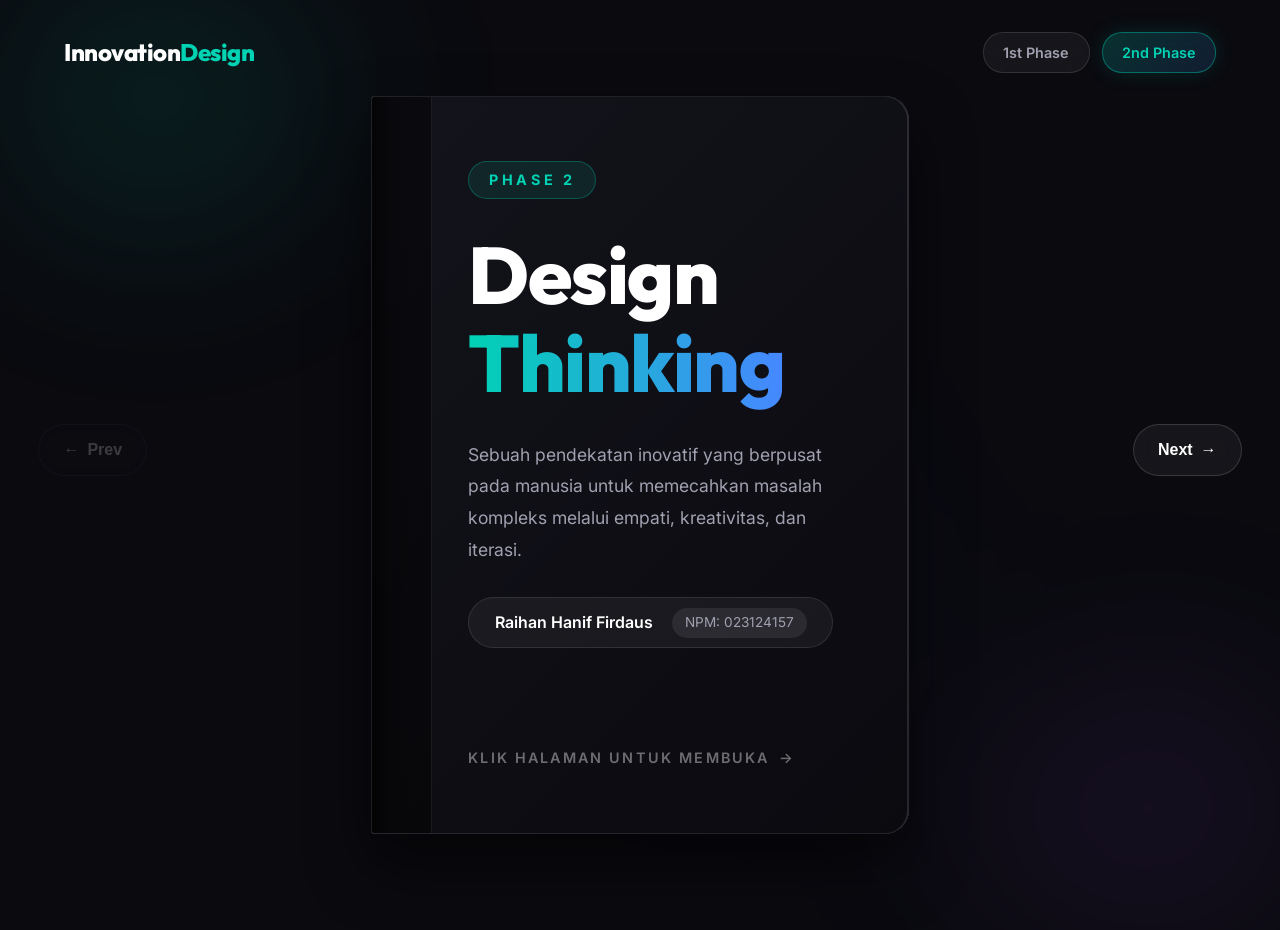
==== commit 02ea828c: "spelling minor update" ====
--- a/Phase_2/index.html
+++ b/Phase_2/index.html
@@ -121,7 +121,7 @@
                             </div>
 
                             <div class="comment-section" data-card-id="p2-empathize">
-                                <h4 class="comment-title">💬 Diskusi Empathize</h4>
+                                <h4 class="comment-title">💬 Komentar Tahapan Empathize</h4>
                                 <ul class="comment-list"></ul>
                                 <div class="comment-form">
                                     <input type="text" class="comment-name" placeholder="Nama Anda (Optional)">
@@ -210,7 +210,7 @@
                             </div>
 
                             <div class="comment-section" data-card-id="p2-define">
-                                <h4 class="comment-title">💬 Diskusi Define</h4>
+                                <h4 class="comment-title">💬 Komentar Tahapan Define</h4>
                                 <ul class="comment-list"></ul>
                                 <div class="comment-form">
                                     <input type="text" class="comment-name" placeholder="Nama Anda (Optional)">
@@ -298,7 +298,7 @@
                             </div>
 
                             <div class="comment-section" data-card-id="p2-ideate">
-                                <h4 class="comment-title">💬 Diskusi Ideate</h4>
+                                <h4 class="comment-title">💬 Komentar Tahapan Ideate</h4>
                                 <ul class="comment-list"></ul>
                                 <div class="comment-form">
                                     <input type="text" class="comment-name" placeholder="Nama Anda (Optional)">
@@ -386,7 +386,7 @@
                             </div>
 
                             <div class="comment-section" data-card-id="p2-prototype">
-                                <h4 class="comment-title">💬 Diskusi Prototype</h4>
+                                <h4 class="comment-title">💬 Komentar Tahapan Prototype</h4>
                                 <ul class="comment-list"></ul>
                                 <div class="comment-form">
                                     <input type="text" class="comment-name" placeholder="Nama Anda (Optional)">
@@ -474,7 +474,7 @@
                             </div>
 
                             <div class="comment-section" data-card-id="p2-test">
-                                <h4 class="comment-title">💬 Diskusi Test</h4>
+                                <h4 class="comment-title">💬 Komentar Tahapan Test</h4>
                                 <ul class="comment-list"></ul>
                                 <div class="comment-form">
                                     <input type="text" class="comment-name" placeholder="Nama Anda (Optional)">
--- a/Phase_2/styles.css
+++ b/Phase_2/styles.css
@@ -648,36 +648,87 @@
 .fade-hero { opacity: 0; transition: opacity 0.9s ease; }
 .fade-hero.visible { opacity: 1; }
 
-@media (max-width: 1100px) {
+@media (max-width: 900px) {
+    /* 1. Remove Next/Prev buttons as it's now a vertical scroll */
+    .nav-btn {
+        display: none !important;
+    }
+    
+    /* 2. Unbind container centering */
+    .book-container {
+        display: block;
+        padding: 5rem 5% 4rem;
+    }
+    
+    /* 3. Kill perspective engine completely */
+    .perspective-wrapper {
+        perspective: none !important;
+        transform: none !important;
+        width: 100% !important;
+        height: auto !important;
+        display: block;
+    }
+    
+    /* 4. Book becomes a flexible column */
     .book {
-        width: 60vw;
-    }
-}
-@media (max-width: 800px) {
-    .book-container {
+        width: 100% !important;
+        height: auto !important;
+        position: static;
+        transform-style: flat;
+        display: flex;
         flex-direction: column;
-        padding-bottom: 4rem;
-        padding-top: 5rem;
-    }
-    .book {
-        width: 90vw;
-        min-width: 300px;
-    }
-    .methods-grid { grid-template-columns: 1fr; }
-    .page-content { padding: 2.5rem 1.5rem; }
-    .cover-body { padding: 3rem 2rem; }
-    .nav-btn {
-        top: auto;
-        bottom: 2rem;
-        transform: none;
-    }
-    #prev-btn { left: 5vw; }
-    #next-btn { right: 5vw; }
-    #prev-btn:hover:not(:disabled) { transform: translateY(-2px); }
-    #next-btn:hover:not(:disabled) { transform: translateY(-2px); }
-    
-    /* On mobile, open spreads become too wide to center with translateX. Disable lateral shift. */
-    .perspective-wrapper {
-        transform: translateX(0) !important;
-    }
-}
+        gap: 2rem;
+        box-shadow: none !important;
+    }
+    
+    /* 5. Leaves no longer pivot, they just stack */
+    .leaf {
+        position: relative;
+        width: 100%;
+        height: auto;
+        transform: none !important; /* Stop JS flipped rotation */
+        transform-style: flat;
+        display: flex;
+        flex-direction: column;
+        gap: 2rem;
+    }
+
+    /* 6. Front and back pages become standard vertical blocks */
+    .page {
+        position: relative;
+        width: 100%;
+        height: auto;
+        min-height: 40vh; /* Fallback for image pages so they don't collapse */
+        transform: none !important; /* No mirror rotation */
+        backface-visibility: visible;
+        border-radius: 16px !important; /* Round all corners nicely */
+        overflow: hidden;
+        box-shadow: 0 10px 30px rgba(0, 0, 0, 0.4) !important;
+    }
+    
+    /* 7. Allow content pages to expand and drop fake binding creases */
+    .page-content {
+        position: relative;
+        width: 100%;
+        height: auto;
+        padding: 2.5rem 1.5rem;
+        overflow-y: visible; /* Let it grow naturally */
+    }
+    
+    .left-shadow::before, .right-shadow::after, .cover-binding {
+        display: none !important; /* Remove physical book shadows */
+    }
+    
+    /* 8. Text layout adjustments */
+    .methods-grid { 
+        grid-template-columns: 1fr; 
+    }
+    
+    .cover-body { 
+        padding: 3rem 1.5rem; 
+    }
+    
+    .insight-card {
+        padding: 1.25rem;
+    }
+}
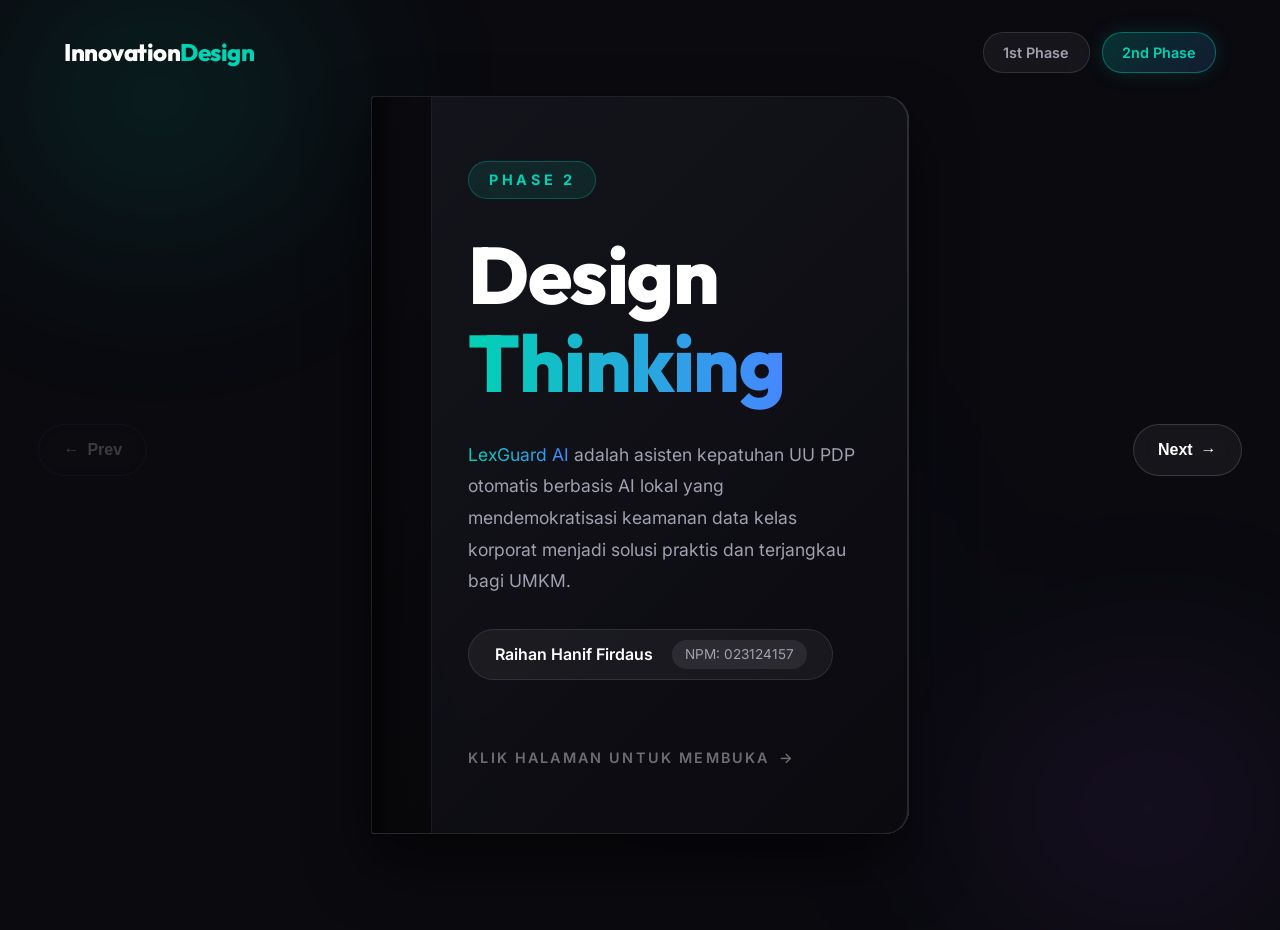
==== commit 19dcf6bd: "change the description on the book mode cover" ====
--- a/Phase_2/index.html
+++ b/Phase_2/index.html
@@ -47,8 +47,8 @@
                         <div class="cover-body">
                             <div class="phase-eyebrow">Phase 2</div>
                             <h1 class="hero-title">Design<br><span class="gradient-text">Thinking</span></h1>
-                            <p class="hero-subtitle">Sebuah pendekatan inovatif yang berpusat pada manusia untuk
-                                memecahkan masalah kompleks melalui empati, kreativitas, dan iterasi.</p>
+                            <p class="hero-subtitle"><span class="gradient-text">LexGuard AI</span> adalah asisten kepatuhan UU PDP otomatis berbasis AI lokal yang
+                                mendemokratisasi keamanan data kelas korporat menjadi solusi praktis dan terjangkau bagi UMKM.</p>
                             <div class="author-card">
                                 <span class="author-name">Raihan Hanif Firdaus</span>
                                 <span class="author-npm">NPM: 023124157</span>
@@ -407,7 +407,7 @@
                     <div class="page front">
                         <!-- image container -->
                         <div class="step-image-container"
-                            style="background-image: url('https://images.unsplash.com/photo-1551288049-bebda4e38f71?auto=format&fit=crop&q=80&w=1200');">
+                            style="background-image: url('images/Dashboard_Visualization.png');">
                         </div>
                         <div class="step-image-overlay"></div>
                         <div class="page-content left-shadow">
--- a/Phase_2/styles.css
+++ b/Phase_2/styles.css
@@ -415,24 +415,26 @@
 
 /* Full-bleed right page image container */
 .step-image-container {
-    width: 100%;
-    height: 100%;
-    position: absolute;
-    top: 0;
-    left: 0;
-    background-size: cover;
-    background-position: center;
-    background-repeat: no-repeat;
+    width: calc(100% - 6rem) !important;
+    height: calc(100% - 6rem) !important;
+    position: absolute;
+    top: 3rem !important;
+    left: 3rem !important;
+    background-size: contain !important;
+    background-position: center !important;
+    background-repeat: no-repeat !important;
     z-index: 0;
+    border-radius: 8px;
 }
 
 /* Add a subtle dark gradient over the image to ensure text overlay (if any) is readable */
 .step-image-overlay {
     position: absolute;
-    inset: 0;
-    background: linear-gradient(135deg, rgba(10,10,15,0.85) 0%, rgba(10,10,15,0.2) 50%, rgba(10,10,15,0.85) 100%);
+    inset: 3rem;
+    background: linear-gradient(135deg, rgba(10,10,15,0.4) 0%, transparent 50%, rgba(10,10,15,0.4) 100%);
     pointer-events: none;
     z-index: 1;
+    border-radius: 8px;
 }
 
 .page-content::-webkit-scrollbar { width: 4px; }
@@ -731,4 +733,16 @@
     .insight-card {
         padding: 1.25rem;
     }
-}
+
+    /* Refine image container for mobile margins */
+    .step-image-container {
+        width: calc(100% - 2.5rem) !important;
+        height: calc(100% - 2.5rem) !important;
+        top: 1.25rem !important;
+        left: 1.25rem !important;
+        background-size: contain !important;
+    }
+    .step-image-overlay {
+        inset: 1.25rem !important;
+    }
+}
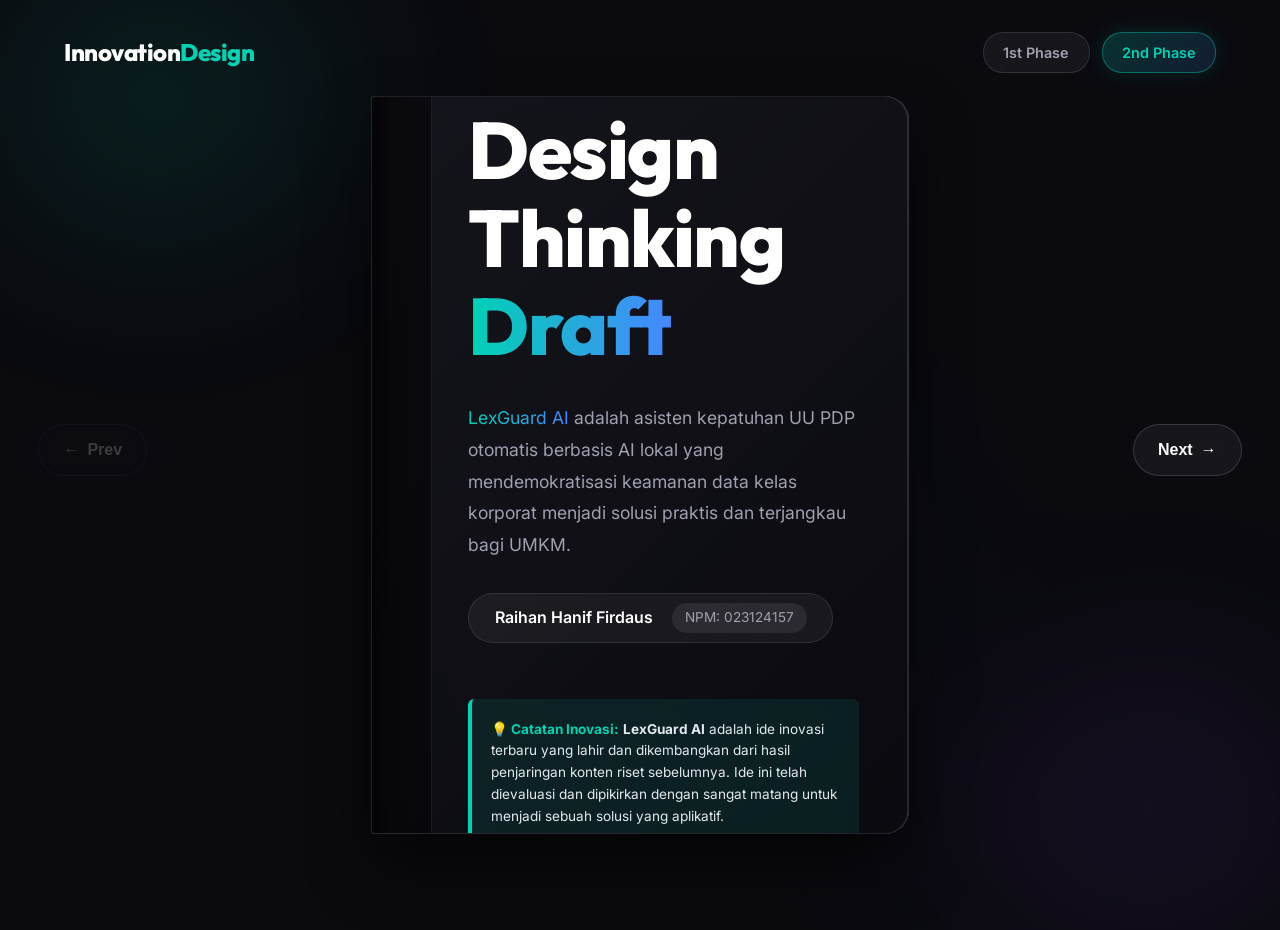
==== commit 5015a3ca: "minor edit on the front page of the book mode" ====
--- a/Phase_2/index.html
+++ b/Phase_2/index.html
@@ -46,13 +46,20 @@
                         <div class="cover-binding"></div>
                         <div class="cover-body">
                             <div class="phase-eyebrow">Phase 2</div>
-                            <h1 class="hero-title">Design<br><span class="gradient-text">Thinking</span></h1>
-                            <p class="hero-subtitle"><span class="gradient-text">LexGuard AI</span> adalah asisten kepatuhan UU PDP otomatis berbasis AI lokal yang
-                                mendemokratisasi keamanan data kelas korporat menjadi solusi praktis dan terjangkau bagi UMKM.</p>
+                            <h1 class="hero-title">Design Thinking<br><span class="gradient-text">Draft</span></h1>
+                            <p class="hero-subtitle"><span class="gradient-text">LexGuard AI</span> adalah asisten
+                                kepatuhan UU PDP otomatis berbasis AI lokal yang
+                                mendemokratisasi keamanan data kelas korporat menjadi solusi praktis dan terjangkau bagi
+                                UMKM.</p>
                             <div class="author-card">
                                 <span class="author-name">Raihan Hanif Firdaus</span>
                                 <span class="author-npm">NPM: 023124157</span>
                             </div>
+
+                            <div style="margin: 1.5rem 0; padding: 1.2rem; background: rgba(0, 210, 180, 0.1); border-left: 4px solid #00d2b4; border-radius: 6px; max-width: 620px; backdrop-filter: blur(5px);">
+                                <p style="font-size: 0.85rem; color: #e2e8f0; margin: 0; line-height: 1.6;"><strong style="color: #00d2b4;">💡 Catatan Inovasi:</strong> <strong>LexGuard AI</strong> adalah ide inovasi terbaru yang lahir dan dikembangkan dari hasil penjaringan konten riset sebelumnya. Ide ini telah dievaluasi dan dipikirkan dengan sangat matang untuk menjadi sebuah solusi yang aplikatif.</p>
+                            </div>
+
                             <div class="cover-cta">
                                 <span>Klik halaman untuk membuka</span>
                                 <span class="cta-arrow">→</span>
@@ -78,7 +85,7 @@
                                     akhir secara langsung.</p>
                             </div>
 
-                            <div class="methods-wrapper">
+                            <!--<div class="methods-wrapper">
                                 <h3>Metode yang Digunakan</h3>
                                 <div class="methods-grid">
                                     <div class="method-card"><span class="method-icon">👁️</span> Observasi</div>
@@ -87,6 +94,7 @@
                                     <div class="method-card"><span class="method-icon">📋</span> Survei</div>
                                 </div>
                             </div>
+                        -->
 
                             <div class="insights-wrapper">
                                 <h3>Temuan &amp; Insight</h3>
@@ -168,7 +176,7 @@
                                     UMKM yang minim.</p>
                             </div>
 
-                            <div class="methods-wrapper">
+                            <!--<div class="methods-wrapper">
                                 <h3>Metode yang Digunakan</h3>
                                 <div class="methods-grid">
                                     <div class="method-card"><span class="method-icon">📌</span> Point of View</div>
@@ -177,6 +185,7 @@
                                     <div class="method-card"><span class="method-icon">🧩</span> User Persona</div>
                                 </div>
                             </div>
+                            -->
 
                             <div class="insights-wrapper">
                                 <h3>Definisi Masalah</h3>
@@ -189,7 +198,7 @@
                                     <div class="insight-card">
                                         <strong>🎯 Penentuan Ruang Lingkup Data</strong>
                                         <p>Fokus utama bot didefinisikan untuk melindungi NIK, nomor telepon, dan data
-                                            transaksi—tiga elemen yang paling sering disalahgunakan.</p>
+                                            transaksi tiga elemen yang paling sering disalahgunakan.</p>
                                     </div>
                                     <div class="insight-card insight-card--highlight">
                                         <strong>💬 Rumusan Masalah Utama (HMW)</strong>
@@ -256,6 +265,7 @@
                                     (skalabel) dan arsitektur solusi yang teknis aman.</p>
                             </div>
 
+                            <!--
                             <div class="methods-wrapper">
                                 <h3>Metode yang Digunakan</h3>
                                 <div class="methods-grid">
@@ -265,6 +275,7 @@
                                     <div class="method-card"><span class="method-icon">🗂️</span> Mind Map</div>
                                 </div>
                             </div>
+                            -->
 
                             <div class="insights-wrapper">
                                 <h3>Ide Utama</h3>
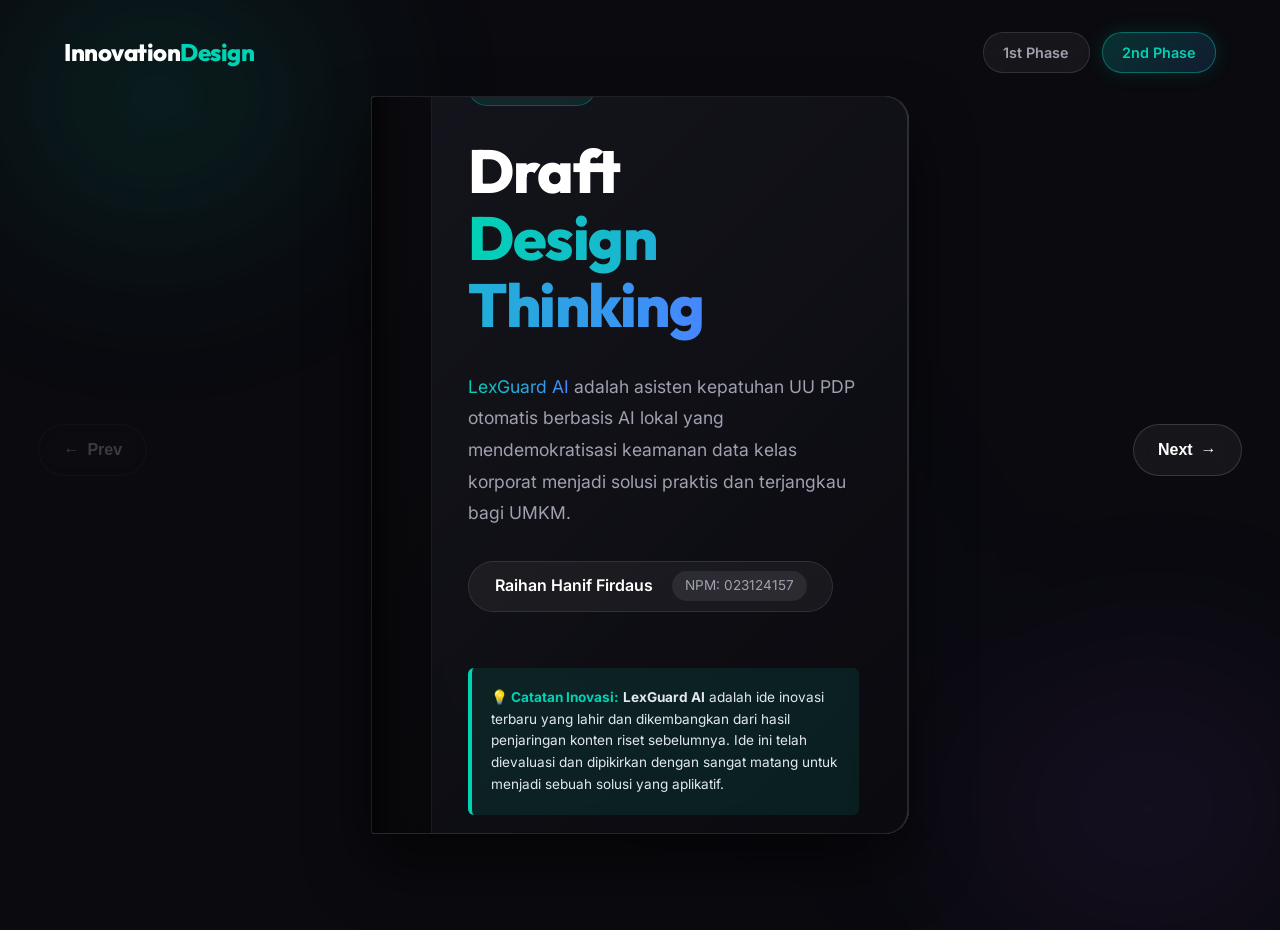
==== commit 650d30b0: "minor spelling update" ====
--- a/Phase_2/index.html
+++ b/Phase_2/index.html
@@ -46,7 +46,7 @@
                         <div class="cover-binding"></div>
                         <div class="cover-body">
                             <div class="phase-eyebrow">Phase 2</div>
-                            <h1 class="hero-title">Design Thinking<br><span class="gradient-text">Draft</span></h1>
+                            <h1 class="hero-title">Draft<br><span class="gradient-text">Design Thinking</span></h1>
                             <p class="hero-subtitle"><span class="gradient-text">LexGuard AI</span> adalah asisten
                                 kepatuhan UU PDP otomatis berbasis AI lokal yang
                                 mendemokratisasi keamanan data kelas korporat menjadi solusi praktis dan terjangkau bagi
@@ -56,8 +56,13 @@
                                 <span class="author-npm">NPM: 023124157</span>
                             </div>
 
-                            <div style="margin: 1.5rem 0; padding: 1.2rem; background: rgba(0, 210, 180, 0.1); border-left: 4px solid #00d2b4; border-radius: 6px; max-width: 620px; backdrop-filter: blur(5px);">
-                                <p style="font-size: 0.85rem; color: #e2e8f0; margin: 0; line-height: 1.6;"><strong style="color: #00d2b4;">💡 Catatan Inovasi:</strong> <strong>LexGuard AI</strong> adalah ide inovasi terbaru yang lahir dan dikembangkan dari hasil penjaringan konten riset sebelumnya. Ide ini telah dievaluasi dan dipikirkan dengan sangat matang untuk menjadi sebuah solusi yang aplikatif.</p>
+                            <div
+                                style="margin: 1.5rem 0; padding: 1.2rem; background: rgba(0, 210, 180, 0.1); border-left: 4px solid #00d2b4; border-radius: 6px; max-width: 620px; backdrop-filter: blur(5px);">
+                                <p style="font-size: 0.85rem; color: #e2e8f0; margin: 0; line-height: 1.6;"><strong
+                                        style="color: #00d2b4;">💡 Catatan Inovasi:</strong> <strong>LexGuard
+                                        AI</strong> adalah ide inovasi terbaru yang lahir dan dikembangkan dari hasil
+                                    penjaringan konten riset sebelumnya. Ide ini telah dievaluasi dan dipikirkan dengan
+                                    sangat matang untuk menjadi sebuah solusi yang aplikatif.</p>
                             </div>
 
                             <div class="cover-cta">
--- a/Phase_2/styles.css
+++ b/Phase_2/styles.css
@@ -343,7 +343,7 @@
 }
 
 .hero-title {
-    font-size: 5rem;
+    font-size: 3.8rem;
     font-weight: 800;
     line-height: 1.1;
     margin-bottom: 2rem;
